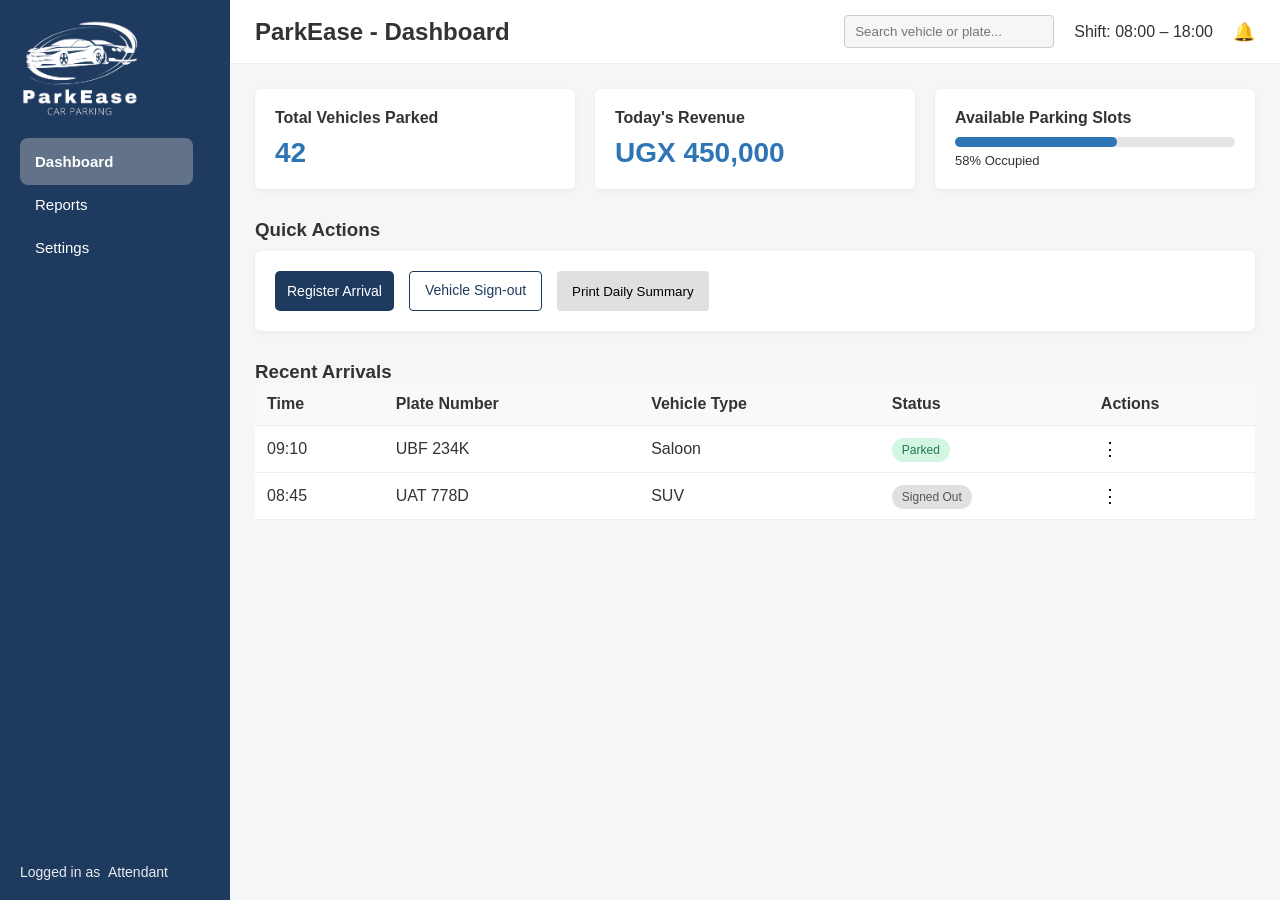
==== dashboard.html @ 8ac58201 "Added Dashboard Screen with css" ====
<!doctype html>
<html lang="en">
  <head>
    <meta charset="UTF-8" />
    <meta name="viewport" content="width=device-width, initial-scale=1.0" />

    <title>ParkEase | Attendant Dashboard</title>

    <link rel="icon" href="assets/favicon.png" />

    <link
      href="https://fonts.googleapis.com/css2?family=Inter:wght@300;400;500;600&display=swap"
      rel="stylesheet"
    />

    <link rel="stylesheet" href="css/style.css" />
  </head>

  <body class="dashboard-body">
    <div class="dashboard-layout">
      <!-- SIDEBAR -->

      <nav class="sidebar">
        <div class="sidebar-top">
          <div class="logo-area">
            <img src="assets/logo.png" alt="ParkEase" />
          </div>

          <ul class="nav-links">
            <li class="active">
              <a href="dashboard.html">Dashboard</a>
            </li>

            <li>
              <a href="reports.html">Reports</a>
            </li>

            <li>
              <a href="#">Settings</a>
            </li>
          </ul>
        </div>

        <div class="sidebar-user">
          <p class="user-role">Logged in as &nbsp;</p>
          <p class="user-name">Attendant</p>
        </div>
      </nav>

      <!-- MAIN CONTENT -->

      <main class="main-content">
        <!-- TOPBAR -->

        <header class="topbar">
          <h2>ParkEase - Dashboard</h2>

          <div class="topbar-right">
            <input
              type="text"
              placeholder="Search vehicle or plate..."
              class="search-bar"
            />
            <p class="shift-time">Shift: 08:00 – 18:00</p>

            <div class="notification-bell">🔔</div>
          </div>
        </header>

        <!-- DASHBOARD CONTENT -->

        <section class="dashboard-content">
          <!-- STATS CARDS -->

          <section class="stats-grid">
            <article class="stat-card">
              <h4>Total Vehicles Parked</h4>
              <p class="stat-number">42</p>
            </article>

            <article class="stat-card">
              <h4>Today's Revenue</h4>
              <p class="stat-number">UGX 450,000</p>
            </article>

            <article class="stat-card">
              <h4>Available Parking Slots</h4>

              <div class="progress-container">
                <div class="progress-bar" id="slotProgress"></div>
              </div>

              <p class="occupancy-text">58% Occupied</p>
            </article>
          </section>

          <!-- QUICK ACTIONS -->

          <section class="quick-actions">
            <h3>Quick Actions</h3>

            <div class="action-buttons">
              <a href="register.html" class="btn-primary"> Register Arrival </a>

              <a href="signout.html" class="btn-secondary">
                Vehicle Sign-out
              </a>

              <button class="btn-outline" id="printSummary">
                Print Daily Summary
              </button>
            </div>
          </section>

          <!-- RECENT ARRIVALS -->

          <section class="recent-arrivals">
            <h3>Recent Arrivals</h3>

            <table>
              <thead>
                <tr>
                  <th>Time</th>
                  <th>Plate Number</th>
                  <th>Vehicle Type</th>
                  <th>Status</th>
                  <th>Actions</th>
                </tr>
              </thead>

              <tbody id="arrivalTable">
                <tr>
                  <td>09:10</td>
                  <td>UBF 234K</td>
                  <td>Saloon</td>

                  <td>
                    <span class="badge parked"> Parked </span>
                  </td>

                  <td>
                    <button class="action-menu">⋮</button>
                  </td>
                </tr>

                <tr>
                  <td>08:45</td>
                  <td>UAT 778D</td>
                  <td>SUV</td>

                  <td>
                    <span class="badge signedout"> Signed Out </span>
                  </td>

                  <td>
                    <button class="action-menu">⋮</button>
                  </td>
                </tr>
              </tbody>
            </table>
          </section>
        </section>
      </main>
    </div>
  </body>
</html>
---- css/style.css ----
/* ===== GLOBAL STYLES ===== */

* {
  margin: 0;
  padding: 0;
  box-sizing: border-box;
}

body {
  font-family: "Poppins", Arial, sans-serif;
  background: #f4f6f8;
  color: #333;
}

/* ===== HEADER ===== */

.login-header {
  background: #1e3a5f;
  padding: 20px;
  display: flex;
  justify-content: center;
}

.logo-area {
  display: flex;
  align-items: center;
  gap: 10px;
  color: white;
}

.logo-area img {
  width: 120px;
}

.logo-area h1 {
  font-size: 22px;
  font-weight: 600;
}

/* ===== MAIN LAYOUT ===== */

.login-main {
  display: flex;
  justify-content: center;
  align-items: center;
  min-height: 70vh;
  padding: 20px;
}

.login-section {
  width: 100%;
  display: flex;
  justify-content: center;
}

/* ===== LOGIN CARD ===== */

.login-card {
  background: white;
  padding: 40px;
  width: 100%;
  max-width: 420px;
  border-radius: 8px;
  box-shadow: 0 6px 20px rgba(0, 0, 0, 0.08);
  display: flex;
  flex-direction: column;
  gap: 15px;
}

.login-card h2 {
  color: #1e3a5f;
  font-size: 24px;
}

.login-subtitle {
  font-size: 14px;
  color: #777;
  margin-bottom: 10px;
}

/* ===== FORM ===== */

.login-form {
  display: flex;
  flex-direction: column;
  gap: 15px;
}

.form-group {
  display: flex;
  flex-direction: column;
  gap: 5px;
}

.form-group label {
  font-weight: 500;
}

.form-group input {
  padding: 10px;
  border: 1px solid #ccc;
  border-radius: 5px;
  font-size: 14px;
}

.form-group input:focus {
  outline: none;
  border-color: #2e75b6;
}

/* ===== BUTTON ===== */

.btn-primary {
  background: #1e3a5f;
  color: white;
  padding: 12px;
  border: none;
  border-radius: 5px;
  font-size: 16px;
  cursor: pointer;
  transition: 0.2s;
}

.btn-primary:hover {
  background: #2e75b6;
}

/* ===== ERROR MESSAGE ===== */

.error-message {
  color: red;
  font-size: 14px;
  text-align: center;
}

/* ===== FOOTER ===== */

.login-footer {
  text-align: center;
  padding: 20px;
  font-size: 13px;
  color: #666;
}

/* ===== RESPONSIVE DESIGN ===== */

@media (min-width: 768px) {
  .login-main {
    min-height: 75vh;
  }

  .login-card {
    padding: 50px;
  }
}

/* ===== DASHBOARD LAYOUT ===== */

.dashboard-layout {
  display: flex;
  min-height: 100vh;
  font-family: "Poppins", Arial, sans-serif;
}

/* SIDEBAR */

.sidebar {
  width: 230px;
  background: #1e3a5f;
  color: white;
  display: flex;
  flex-direction: column;
  justify-content: space-between;
  padding: 20px;
}

.nav-links {
  list-style: none;
  margin-top: 30px;
  display: flex;
  flex-direction: column;
  gap: 25px;
}

.nav-links a {
  color: white;
  text-decoration: none;
  font-size: 15px;
  padding: 15px 80px 15px 15px;
}

.nav-links li.active a {
  font-weight: 600;
  background-color: #cccccc61;
  padding: 15px 80px 15px 15px;
  border-radius: 8px;
}

.sidebar-user {
  display: flex;
  font-size: 14px;
  opacity: 0.9;
}

/* MAIN AREA */

.main-content {
  flex: 1;
  background: #f4f6f8;
  display: flex;
  flex-direction: column;
}

/* TOPBAR */

.topbar {
  background: white;
  padding: 15px 25px;
  display: flex;
  justify-content: space-between;
  align-items: center;
  border-bottom: 1px solid #eee;
}

.search-bar {
  padding: 8px 10px;
  border: 1px solid #ccc;
  border-radius: 4px;
  width: 210px;
  background-color: #f4f6f8;
}

.topbar-right {
  display: flex;
  align-items: center;
  gap: 20px;
}

.notification-bell {
  font-size: 18px;
  cursor: pointer;
}

/* DASHBOARD CONTENT */

.dashboard-content {
  padding: 25px;
  display: flex;
  flex-direction: column;
  gap: 30px;
}

/* STAT CARDS */

.stats-grid {
  display: grid;
  grid-template-columns: repeat(auto-fit, minmax(220px, 1fr));
  gap: 20px;
}

.stat-card {
  background: white;
  padding: 20px;
  border-radius: 6px;
  box-shadow: 0 2px 6px rgba(0, 0, 0, 0.05);
}

.stat-number {
  font-size: 28px;
  margin-top: 10px;
  color: #2e75b6;
  font-weight: 600;
}

/* PROGRESS BAR */

.progress-container {
  background: #e5e5e5;
  height: 10px;
  border-radius: 10px;
  margin-top: 10px;
}

.progress-bar {
  height: 10px;
  width: 58%;
  background: #2e75b6;
  border-radius: 10px;
}

.occupancy-text {
  margin-top: 6px;
  font-size: 13px;
}

/* QUICK ACTIONS */

.quick-actions h3 {
  margin-bottom: 10px;
}

.action-buttons {
  display: flex;
  gap: 15px;
  flex-wrap: wrap;
  background-color: white;
  background: white;
  padding: 20px;
  border-radius: 6px;
  box-shadow: 0 2px 6px rgba(0, 0, 0, 0.05);
}

.btn-primary {
  text-decoration: none;
  font-size: 14px;
}

.btn-secondary {
  background: white;
  border: 1px solid #1e3a5f;
  color: #1e3a5f;
  padding: 10px 15px;
  border-radius: 4px;
  text-decoration: none;
  font-size: 14px;
}

.btn-secondary:hover {
  background: #2e75b6;
  color: white;
}

.btn-outline {
  background: #e0e0e0;
  border: 0px;
  padding: 10px 15px;
  border-radius: 4px;
  cursor: pointer;
}

.btn-outline:hover {
  font-weight: 700;
}

/* TABLE */

.recent-arrivals table {
  width: 100%;
  border-collapse: collapse;
  background: white;
}

.recent-arrivals th,
.recent-arrivals td {
  padding: 12px;
  text-align: left;
  border-bottom: 1px solid #eee;
}

.recent-arrivals th {
  background: #f9f9f9;
}

/* BADGES */

.badge {
  padding: 5px 10px;
  border-radius: 20px;
  font-size: 12px;
  font-weight: 500;
}

.badge.parked {
  background: #d4f5e2;
  color: #1c7c4d;
}

.badge.signedout {
  background: #e0e0e0;
  color: #555;
}

/* ACTION MENU */

.action-menu {
  background: none;
  border: none;
  font-size: 18px;
  cursor: pointer;
}

/* RESPONSIVE */

@media (max-width: 768px) {
  .sidebar {
    display: none;
  }

  .search-bar {
    width: 140px;
  }
}
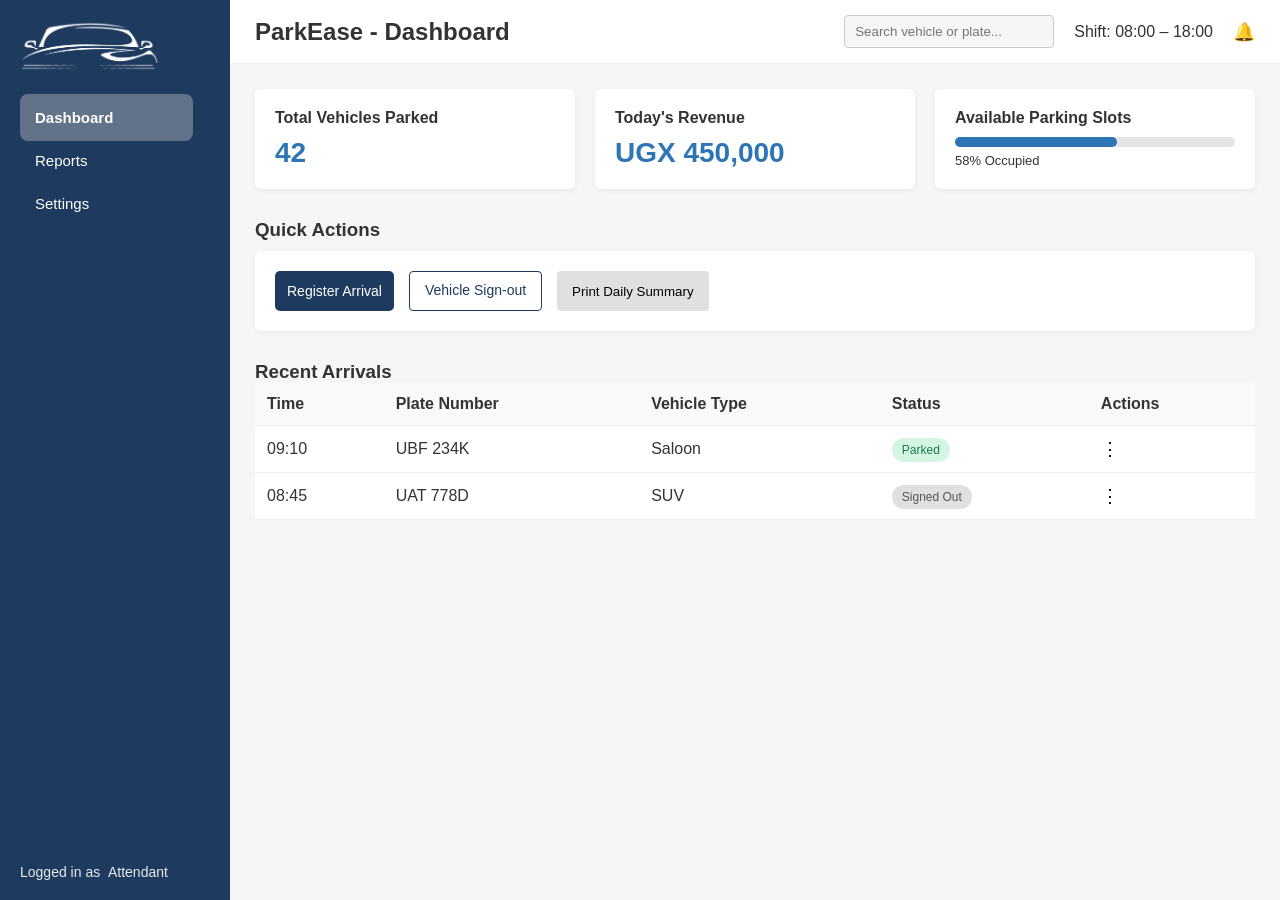
==== commit c85cd10e: "Added auth.js , reports.js and new logo" ====
--- a/dashboard.html
+++ b/dashboard.html
@@ -23,7 +23,8 @@
       <nav class="sidebar">
         <div class="sidebar-top">
           <div class="logo-area">
-            <img src="assets/logo.png" alt="ParkEase" />
+            <img src="assets/logo3 .png" alt="ParkEase Logo" />
+            <!-- <h1>ParkEase</h1> -->
           </div>
 
           <ul class="nav-links">
--- a/css/style.css
+++ b/css/style.css
@@ -22,19 +22,21 @@
 }
 
 .logo-area {
-  display: flex;
+  
   align-items: center;
   gap: 10px;
   color: white;
 }
 
 .logo-area img {
-  width: 120px;
+  width: 140px;
+  text-align: center;
 }
 
 .logo-area h1 {
-  font-size: 22px;
+  font-size: 28px;
   font-weight: 600;
+  text-align: center;
 }
 
 /* ===== MAIN LAYOUT ===== */
@@ -65,17 +67,20 @@
   display: flex;
   flex-direction: column;
   gap: 15px;
+
 }
 
 .login-card h2 {
   color: #1e3a5f;
   font-size: 24px;
+  text-align: center;
 }
 
 .login-subtitle {
   font-size: 14px;
   color: #777;
   margin-bottom: 10px;
+  text-align: center;
 }
 
 /* ===== FORM ===== */
@@ -400,3 +405,426 @@
     width: 140px;
   }
 }
+
+/* REGISTER PAGE */
+
+.top-nav {
+  background: #1e3a5f;
+  color: white;
+  padding: 15px;
+}
+
+.nav-container {
+  display: flex;
+  justify-content: space-between;
+  align-items: center;
+  max-width: 1100px;
+  margin: auto;
+}
+
+.logo-registration img {
+  width: 80px;
+}
+
+.nav-menu {
+  list-style: none;
+  display: flex;
+  gap: 20px;
+}
+
+.nav-menu a {
+  color: white;
+  text-decoration: none;
+}
+
+.nav-menu .active a {
+  font-weight: 600;
+  text-decoration: underline;
+}
+
+.profile-area {
+  font-size: 14px;
+}
+
+/* MAIN FORM */
+
+.register-main {
+  padding: 40px 20px;
+  display: flex;
+  justify-content: center;
+}
+
+.form-section {
+  background: white;
+  padding: 30px;
+  border-radius: 8px;
+  width: 100%;
+  max-width: 700px;
+  box-shadow: 0 2px 8px rgba(0, 0, 0, 0.05);
+}
+
+.vehicle-form {
+  display: flex;
+  flex-direction: column;
+  gap: 20px;
+}
+
+fieldset {
+  border: 1px solid #ddd;
+  padding: 20px;
+  border-radius: 6px;
+}
+
+legend {
+  font-weight: 600;
+  color: #1e3a5f;
+}
+
+.form-group {
+  display: flex;
+  flex-direction: column;
+  gap: 5px;
+  margin-bottom: 15px;
+}
+
+.form-group input,
+.form-group select {
+  padding: 10px;
+  border: 1px solid #ccc;
+  border-radius: 4px;
+}
+
+.hint {
+  font-size: 12px;
+  color: #777;
+}
+
+.error {
+  color: red;
+  font-size: 12px;
+}
+
+/* BUTTONS */
+
+.reg-form-buttons {
+  display: flex;
+  gap: 10px;
+}
+
+.reg-form-buttons .btn-primary {
+  background: #2e75b6;
+  color: white;
+  border: none;
+  padding: 12px 16px;
+  border-radius: 4px;
+  cursor: pointer;
+  width: 70%;
+}
+
+.reg-form-buttons .btn-primary:hover {
+  background: #1e3a5f;
+}
+
+.reg-form-buttons .btn-secondary {
+  background: #eee;
+  border: none;
+  padding: 12px 16px;
+  border-radius: 4px;
+  cursor: pointer;
+  width: 30%;
+}
+
+.reg-form-buttons .btn-secondary:hover {
+  color: black;
+  font-weight: 700;
+}
+
+/* QUICK TIPS */
+
+.quick-tips {
+  position: fixed;
+  bottom: 30px;
+  right: 30px;
+  background: white;
+  padding: 35px;
+  border-radius: 8px;
+  box-shadow: 0 2px 8px rgba(0, 0, 0, 0.1);
+  width: 250px;
+}
+
+.quick-tips h4 {
+  margin-bottom: 8px;
+}
+
+/* FOOTER */
+
+.system-footer {
+  display: flex;
+  justify-content: space-between;
+  padding: 15px 30px;
+  background: #f4f6f8;
+  font-size: 13px;
+}
+
+/* SIGNOUT PAGE */
+
+.signout-main {
+  padding: 30px;
+  display: flex;
+  flex-direction: column;
+  gap: 20px;
+}
+
+/* SEARCH */
+
+.search-section {
+  display: flex;
+  gap: 10px;
+  max-width: 50%;
+}
+
+.search-section input {
+  flex: 1;
+  padding: 10px;
+  border: 1px solid #ccc;
+  border-radius: 4px;
+}
+
+/* LAYOUT */
+
+.signout-layout {
+  display: grid;
+  grid-template-columns: 1fr 1fr;
+  gap: 25px;
+}
+
+/* VEHICLE CARD */
+
+.vehicle-card {
+  background: white;
+  padding: 20px;
+  border-radius: 8px;
+  box-shadow: 0 2px 6px rgba(0, 0, 0, 0.05);
+}
+
+.vehicle-title {
+  display: flex;
+  justify-content: space-between;
+}
+
+.vehicle-info p {
+  margin: 6px 0;
+}
+
+.badge.pending {
+  background: #ffe8a3;
+  color: #8a6d00;
+  padding: 5px 10px;
+  border-radius: 15px;
+  font-size: 12px;
+  display: inline-block;
+  margin-bottom: 10px;
+}
+
+/* FEE BOX */
+
+.fee-box {
+  background: #2e75b6;
+  color: white;
+  padding: 15px;
+  border-radius: 6px;
+  margin-top: 15px;
+}
+
+.fee-box h2 {
+  margin-top: 5px;
+}
+
+/* RECEIVER FORM */
+
+.receiver-card {
+  margin-top: 20px;
+  background: white;
+  padding: 20px;
+  border-radius: 8px;
+}
+
+/* RECEIPT */
+
+.receipt-card {
+  background: white;
+  padding: 20px;
+  border-radius: 8px;
+  box-shadow: 0 2px 6px rgba(0, 0, 0, 0.05);
+}
+
+.receipt-body {
+  line-height: 1.7;
+}
+
+.qr-box {
+  border: 2px dashed #ccc;
+  padding: 30px;
+  text-align: center;
+  margin: 15px 0;
+  font-size: 13px;
+}
+
+/* RESPONSIVE */
+
+@media (max-width: 900px) {
+  .signout-layout {
+    grid-template-columns: 1fr;
+  }
+}
+
+/* REPORTS PAGE */
+
+.reports-header {
+  display: flex;
+  justify-content: space-between;
+  align-items: center;
+  padding: 20px;
+  background: #1e3a5f;
+  color: white;
+}
+
+.reports-title {
+  display: flex;
+  align-items: center;
+  gap: 10px;
+}
+
+.logo-small {
+  width: 35px;
+}
+
+.subtitle {
+  font-size: 12px;
+  opacity: 0.8;
+}
+
+.report-actions {
+  display: flex;
+  gap: 10px;
+}
+
+.reports-main {
+  padding: 30px;
+  display: flex;
+  flex-direction: column;
+  gap: 25px;
+}
+
+/* DATE SELECTOR */
+
+.date-selector {
+  display: flex;
+  align-items: center;
+  gap: 15px;
+  font-weight: 600;
+}
+
+.date-selector button {
+  padding: 5px 10px;
+}
+
+
+
+/* REVENUE CARDS */
+
+.revenue-cards {
+  display: grid;
+  grid-template-columns: repeat(auto-fit, minmax(200px, 1fr));
+  gap: 20px;
+}
+
+.revenue-card {
+  background: white;
+  padding: 20px;
+  border-radius: 8px;
+  box-shadow: 0 2px 6px rgba(0, 0, 0, 0.05);
+}
+
+.revenue-amount {
+  font-size: 22px;
+  color: #2e75b6;
+  margin-top: 8px;
+}
+
+.change {
+  font-size: 13px;
+}
+
+.change.positive {
+  color: green;
+}
+
+.change.negative {
+  color: red;
+}
+
+/* TABLE */
+
+.reports-table table {
+  width: 100%;
+  border-collapse: collapse;
+  background: white;
+}
+
+.reports-table th,
+.reports-table td {
+  padding: 12px;
+  border-bottom: 1px solid #eee;
+  text-align: left;
+}
+
+.reports-table th {
+  background: #f4f6f8;
+}
+
+/* SEARCH */
+
+.table-controls input {
+  padding: 10px;
+  width: 300px;
+  border: 1px solid #ccc;
+  border-radius: 4px;
+}
+
+/* PAGINATION */
+
+.pagination {
+  display: flex;
+  gap: 10px;
+}
+
+.pagination button {
+  padding: 6px 10px;
+}
+
+.page.active {
+  background: #2e75b6;
+  color: white;
+}
+
+/* GRAND TOTAL */
+
+.grand-total {
+  background: #2e75b6;
+  color: white;
+  padding: 20px;
+  border-radius: 8px;
+  text-align: center;
+  font-size: 20px;
+}
+
+/* FOOTER */
+
+.reports-footer {
+  margin-top: 30px;
+  padding: 15px;
+  background: #f4f6f8;
+  text-align: center;
+  font-size: 13px;
+}
